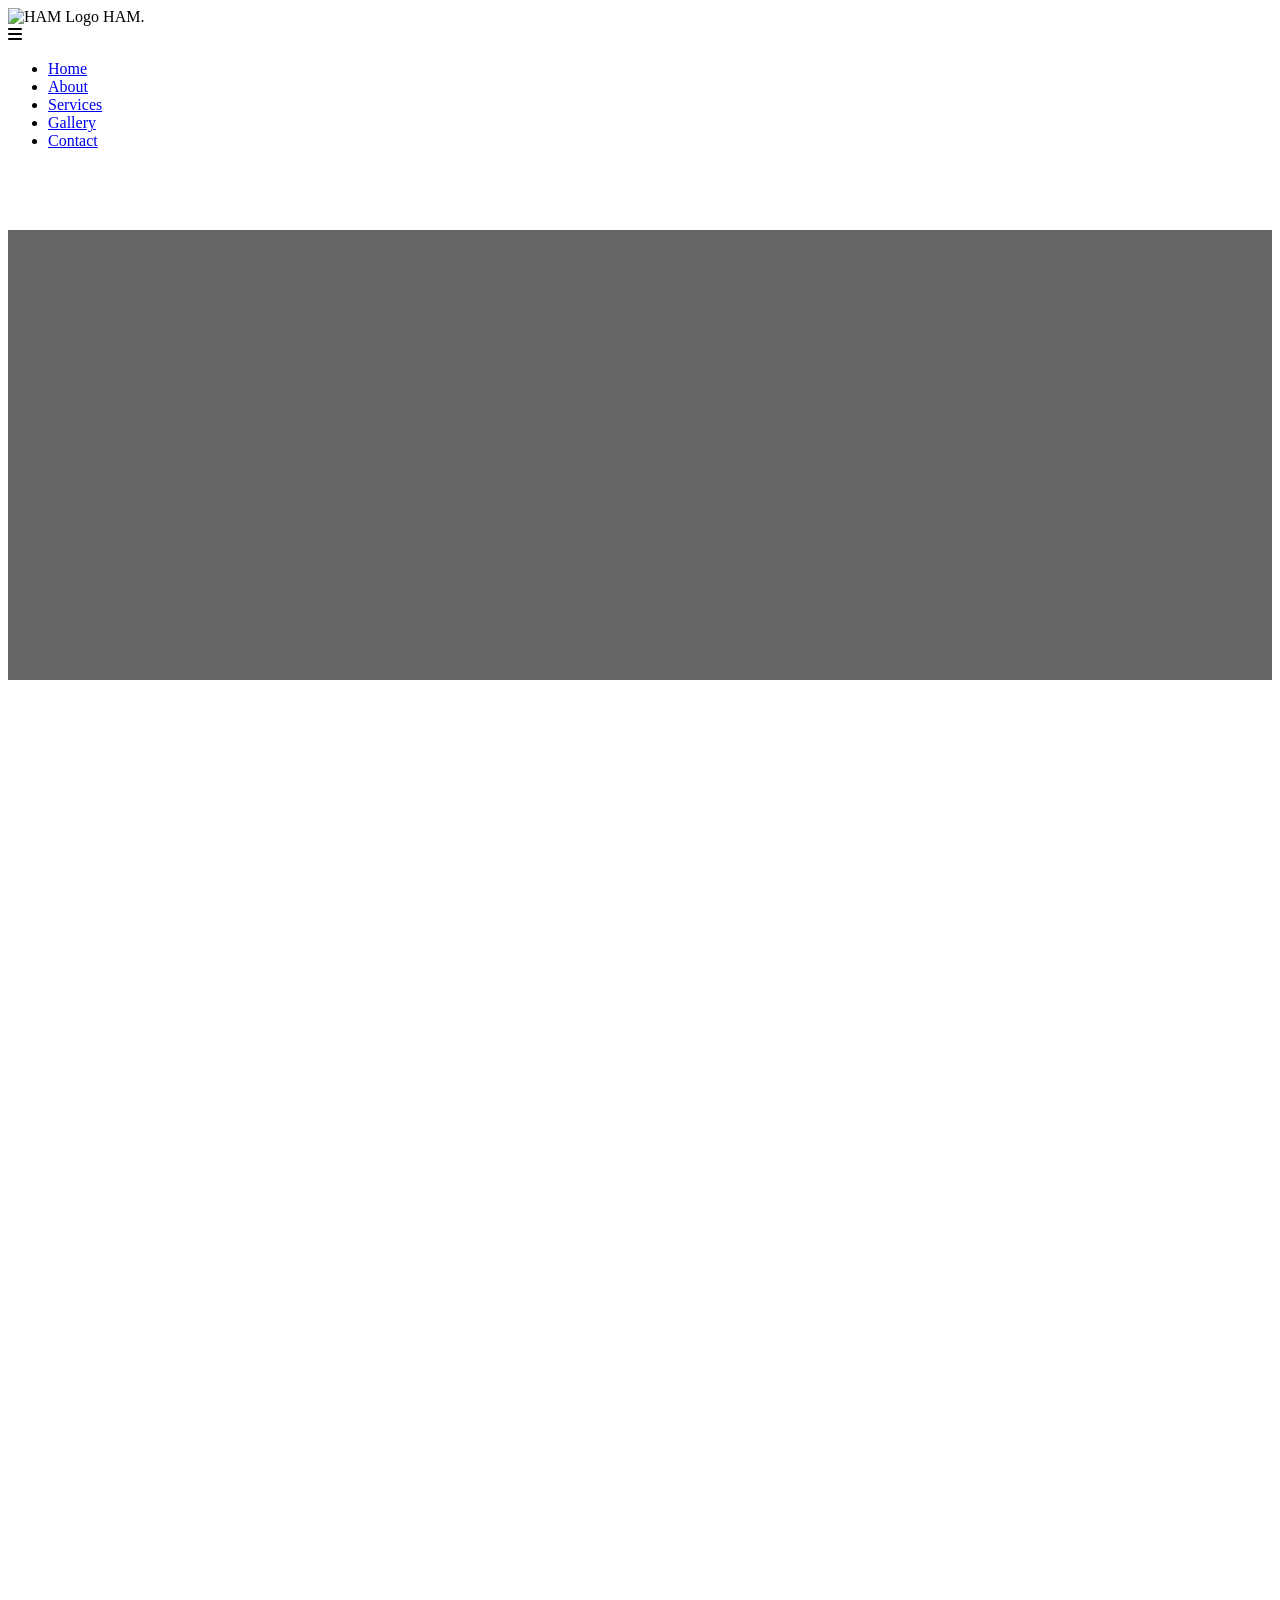
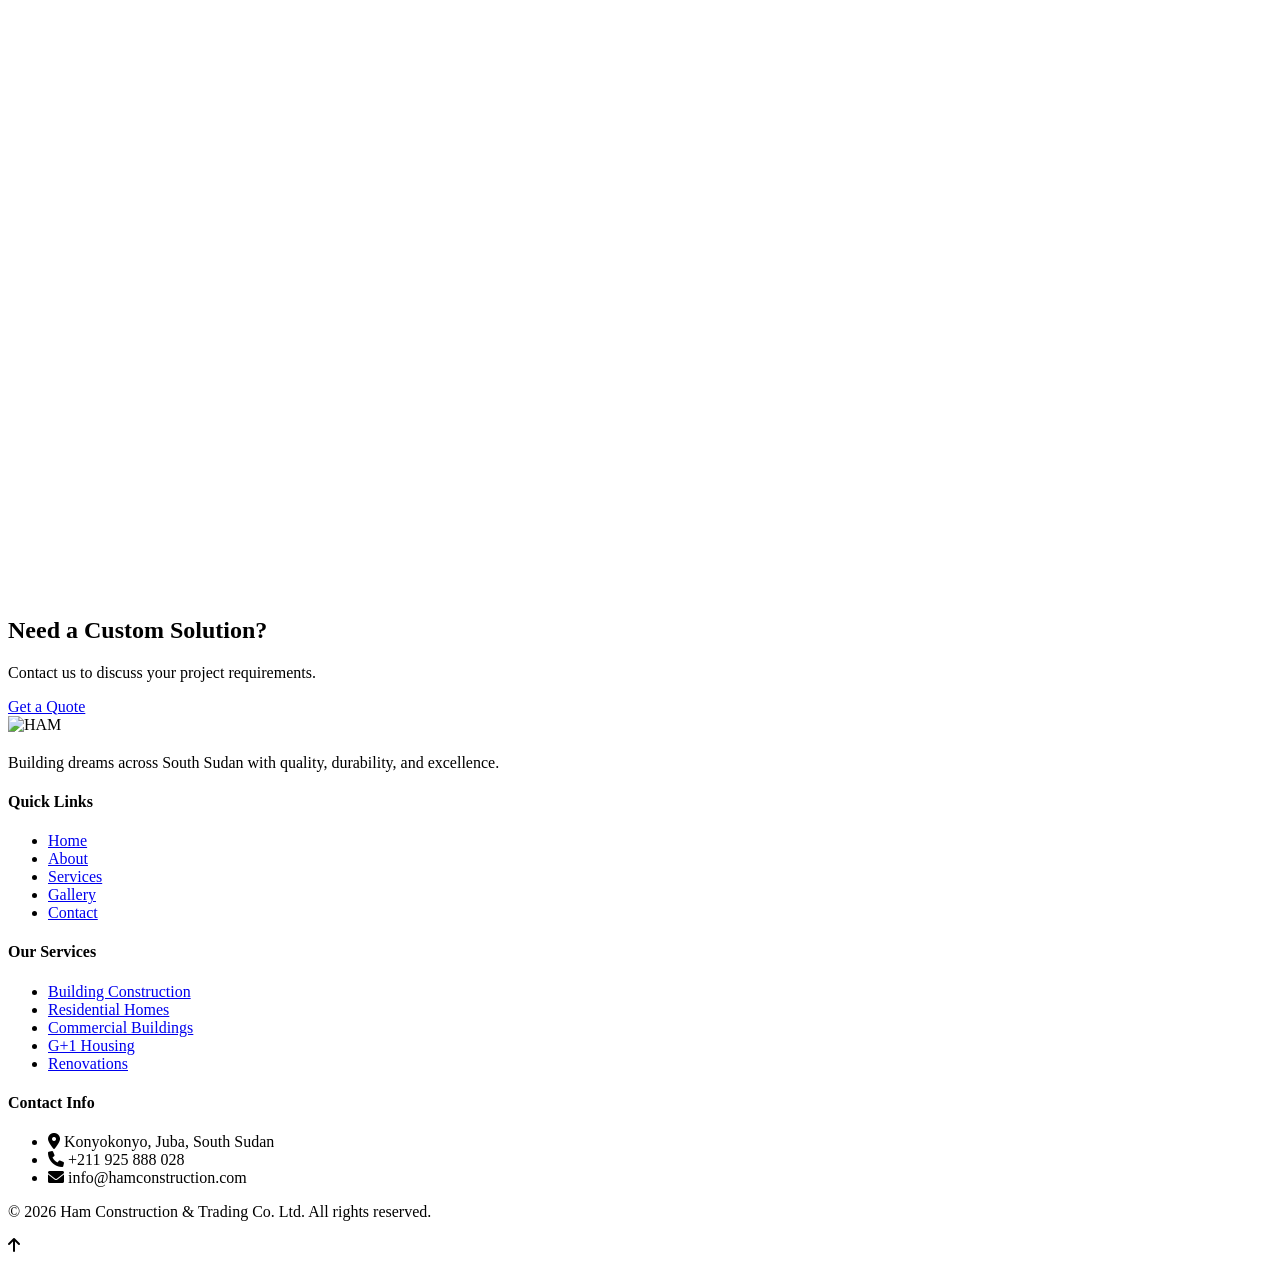
==== services.html @ 5dd672b4 "Update services.html" ====
<!DOCTYPE html>
<html lang="en">
<head>
    <meta charset="UTF-8">
    <meta name="viewport" content="width=device-width, initial-scale=1.0">
    <title>Our Services - Ham Construction</title>
    <link rel="preconnect" href="https://fonts.googleapis.com">
    <link rel="preconnect" href="https://fonts.gstatic.com" crossorigin>
    <link href="https://fonts.googleapis.com/css2?family=Playfair+Display:wght@400;500;600;700&family=Lato:wght@300;400;700;900&display=swap" rel="stylesheet">
    <link rel="stylesheet" href="https://cdnjs.cloudflare.com/ajax/libs/font-awesome/6.0.0-beta3/css/all.min.css">
    <link href="https://unpkg.com/aos@2.3.1/dist/aos.css" rel="stylesheet">
    <link rel="stylesheet" href="style.css">
    <style>
        .page-hero {
            height: 50vh;
            min-height: 400px;
            background: linear-gradient(rgba(0,0,0,0.6), rgba(0,0,0,0.6)), 
                        url('https://images.unsplash.com/photo-1541888946425-d81bb19240f5?q=80&w=2070&auto=format&fit=crop') center/cover no-repeat fixed;
            display: flex;
            align-items: center;
            justify-content: center;
            text-align: center;
            color: var(--white);
            margin-top: 80px;
        }
        .page-hero h1 {
            color: var(--white);
            font-size: 4rem;
        }
        .service-detailed-card {
            background: var(--white);
            padding: 40px;
            border-radius: var(--border-radius-xl);
            box-shadow: var(--shadow);
            transition: var(--transition);
            border: 1px solid rgba(0,0,0,0.02);
        }
        .service-detailed-card:hover {
            transform: translateY(-10px);
            box-shadow: var(--shadow-gold);
        }
        .service-detailed-card h3 {
            font-size: 2rem;
            color: var(--gold);
            margin-bottom: 20px;
        }
        .service-detailed-card p {
            color: #5e5e70;
            margin-bottom: 25px;
        }
        .service-list {
            list-style: none;
            display: flex;
            flex-wrap: wrap;
            gap: 15px;
        }
        .service-list li {
            background: var(--light-gray);
            padding: 10px 20px;
            border-radius: 50px;
            font-weight: 500;
            color: var(--dark-charcoal);
        }
        .service-list li i {
            color: var(--gold);
            margin-right: 8px;
        }
        @media (max-width: 768px) {
            .page-hero h1 { font-size: 3rem; }
        }
    </style>
</head>
<body>
    <header id="header">
        <div class="container header-container">
            <div class="logo">
                <img src="https://via.placeholder.com/60x60/d4af37/ffffff?text=HAM" alt="HAM Logo" class="logo-img">
                <span>HAM<span style="color: var(--gold);">.</span></span>
            </div>
            <nav>
                <div class="hamburger"><i class="fas fa-bars"></i></div>
                <ul class="nav-menu">
                    <li><a href="index.html">Home</a></li>
                    <li><a href="about.html">About</a></li>
                    <li><a href="services.html" class="active">Services</a></li>
                    <li><a href="gallery.html">Gallery</a></li>
                    <li><a href="contact.html">Contact</a></li>
                </ul>
            </nav>
        </div>
    </header>

    <div class="page-hero">
        <h1 data-aos="fade-up">Our Expertise</h1>
    </div>

    <section>
        <div class="container">
            <h2 class="text-center" data-aos="fade-up">What We Offer</h2>
            <div style="display: grid; grid-template-columns: repeat(auto-fit, minmax(350px, 1fr)); gap: 30px;">
                <!-- Architectural Design -->
                <div class="service-detailed-card" data-aos="fade-up">
                    <h3>Architectural Design</h3>
                    <p>Innovative and functional architectural designs tailored to client needs and local building regulations.</p>
                    <ul class="service-list">
                        <li><i class="fas fa-check-circle"></i> Building Design</li>
                        <li><i class="fas fa-check-circle"></i> Interior Design</li>
                        <li><i class="fas fa-check-circle"></i> 3D Visualization</li>
                        <li><i class="fas fa-check-circle"></i> Planning Permission</li>
                    </ul>
                </div>
                <!-- Structural Engineering -->
                <div class="service-detailed-card" data-aos="fade-up" data-aos-delay="50">
                    <h3>Structural Engineering</h3>
                    <p>Robust and safe structural solutions using advanced analysis and materials.</p>
                    <ul class="service-list">
                        <li><i class="fas fa-check-circle"></i> Foundation Design</li>
                        <li><i class="fas fa-check-circle"></i> Steel Structures</li>
                        <li><i class="fas fa-check-circle"></i> Reinforced Concrete</li>
                        <li><i class="fas fa-check-circle"></i> Seismic Retrofitting</li>
                    </ul>
                </div>
                <!-- Building Construction -->
                <div class="service-detailed-card" data-aos="fade-up" data-aos-delay="100">
                    <h3>Building Construction</h3>
                    <p>Comprehensive construction services for residential and commercial buildings, from foundations to finishing.</p>
                    <ul class="service-list">
                        <li><i class="fas fa-check-circle"></i> Site Preparation</li>
                        <li><i class="fas fa-check-circle"></i> Masonry & Framing</li>
                        <li><i class="fas fa-check-circle"></i> MEP Installation</li>
                        <li><i class="fas fa-check-circle"></i> Finishing Works</li>
                    </ul>
                </div>
                <!-- Residential Homes -->
                <div class="service-detailed-card" data-aos="fade-up">
                    <h3>Residential Homes</h3>
                    <p>Luxury villas, apartments, and housing complexes tailored to modern living.</p>
                    <ul class="service-list">
                        <li><i class="fas fa-check-circle"></i> Custom Homes</li>
                        <li><i class="fas fa-check-circle"></i> Multi-Unit Apartments</li>
                        <li><i class="fas fa-check-circle"></i> Gated Communities</li>
                        <li><i class="fas fa-check-circle"></i> Affordable Housing</li>
                    </ul>
                </div>
                <!-- Commercial Buildings -->
                <div class="service-detailed-card" data-aos="fade-up" data-aos-delay="50">
                    <h3>Commercial Buildings</h3>
                    <p>Offices, retail spaces, and industrial structures built for durability and function.</p>
                    <ul class="service-list">
                        <li><i class="fas fa-check-circle"></i> Office Complexes</li>
                        <li><i class="fas fa-check-circle"></i> Shopping Malls</li>
                        <li><i class="fas fa-check-circle"></i> Warehouses</li>
                        <li><i class="fas fa-check-circle"></i> Industrial Facilities</li>
                    </ul>
                </div>
                <!-- G+1 Housing Projects -->
                <div class="service-detailed-card" data-aos="fade-up" data-aos-delay="100">
                    <h3>G+1 Housing Projects</h3>
                    <p>Affordable, quality multi-story housing solutions for growing communities.</p>
                    <ul class="service-list">
                        <li><i class="fas fa-check-circle"></i> Duplexes</li>
                        <li><i class="fas fa-check-circle"></i> Row Houses</li>
                        <li><i class="fas fa-check-circle"></i> Low-Rise Apartments</li>
                        <li><i class="fas fa-check-circle"></i> Community Planning</li>
                    </ul>
                </div>
                <!-- Real Estate Development -->
                <div class="service-detailed-card" data-aos="fade-up">
                    <h3>Real Estate Development</h3>
                    <p>Complete land to handover solutions, including feasibility studies and project management.</p>
                    <ul class="service-list">
                        <li><i class="fas fa-check-circle"></i> Land Acquisition</li>
                        <li><i class="fas fa-check-circle"></i> Feasibility Studies</li>
                        <li><i class="fas fa-check-circle"></i> Project Financing</li>
                        <li><i class="fas fa-check-circle"></i> Turnkey Delivery</li>
                    </ul>
                </div>
                <!-- Renovations -->
                <div class="service-detailed-card" data-aos="fade-up" data-aos-delay="50">
                    <h3>Renovations</h3>
                    <p>Modernize existing structures with updated designs and improved functionality.</p>
                    <ul class="service-list">
                        <li><i class="fas fa-check-circle"></i> Home Remodeling</li>
                        <li><i class="fas fa-check-circle"></i> Office Refurbishment</li>
                        <li><i class="fas fa-check-circle"></i> Historic Restoration</li>
                        <li><i class="fas fa-check-circle"></i> Facade Upgrades</li>
                    </ul>
                </div>
                <!-- Interior & Exterior Finishing -->
                <div class="service-detailed-card" data-aos="fade-up" data-aos-delay="100">
                    <h3>Interior & Exterior Finishing</h3>
                    <p>Flawless finishes that add value and aesthetic appeal to any property.</p>
                    <ul class="service-list">
                        <li><i class="fas fa-check-circle"></i> Flooring & Tiling</li>
                        <li><i class="fas fa-check-circle"></i> Painting & Wallpaper</li>
                        <li><i class="fas fa-check-circle"></i> Ceiling & Partitions</li>
                        <li><i class="fas fa-check-circle"></i> Landscaping</li>
                    </ul>
                </div>
            </div>
        </div>
    </section>

    <section class="cta">
        <div class="container">
            <h2>Need a Custom Solution?</h2>
            <p>Contact us to discuss your project requirements.</p>
            <a href="contact.html" class="btn btn-outline-light">Get a Quote</a>
        </div>
    </section>

    <footer>
        <div class="container">
            <div class="footer-grid">
                <div class="footer-col">
                    <div class="logo" style="margin-bottom: 20px;">
                        <img src="https://via.placeholder.com/50x50/d4af37/ffffff?text=HAM" alt="HAM" style="height:50px;">
                        <span style="color: white;">HAM<span style="color: var(--gold);">.</span></span>
                    </div>
                    <p>Building dreams across South Sudan with quality, durability, and excellence.</p>
                </div>
                <div class="footer-col">
                    <h4>Quick Links</h4>
                    <ul class="footer-links">
                        <li><a href="index.html">Home</a></li>
                        <li><a href="about.html">About</a></li>
                        <li><a href="services.html">Services</a></li>
                        <li><a href="gallery.html">Gallery</a></li>
                        <li><a href="contact.html">Contact</a></li>
                    </ul>
                </div>
                <div class="footer-col">
                    <h4>Our Services</h4>
                    <ul class="footer-links">
                        <li><a href="services.html">Building Construction</a></li>
                        <li><a href="services.html">Residential Homes</a></li>
                        <li><a href="services.html">Commercial Buildings</a></li>
                        <li><a href="services.html">G+1 Housing</a></li>
                        <li><a href="services.html">Renovations</a></li>
                    </ul>
                </div>
                <div class="footer-col">
                    <h4>Contact Info</h4>
                    <ul class="contact-info">
                        <li><i class="fas fa-map-marker-alt"></i> Konyokonyo, Juba, South Sudan</li>
                        <li><i class="fas fa-phone"></i> +211 925 888 028</li>
                        <li><i class="fas fa-envelope"></i> info@hamconstruction.com</li>
                    </ul>
                </div>
            </div>
            <div class="footer-bottom">
                <p>&copy; 2026 Ham Construction & Trading Co. Ltd. All rights reserved.</p>
            </div>
        </div>
    </footer>

    <div class="scroll-top" id="scrollTop"><i class="fas fa-arrow-up"></i></div>

    <script src="https://unpkg.com/aos@2.3.1/dist/aos.js"></script>
    <script src="script.js"></script>
</body>
</html>
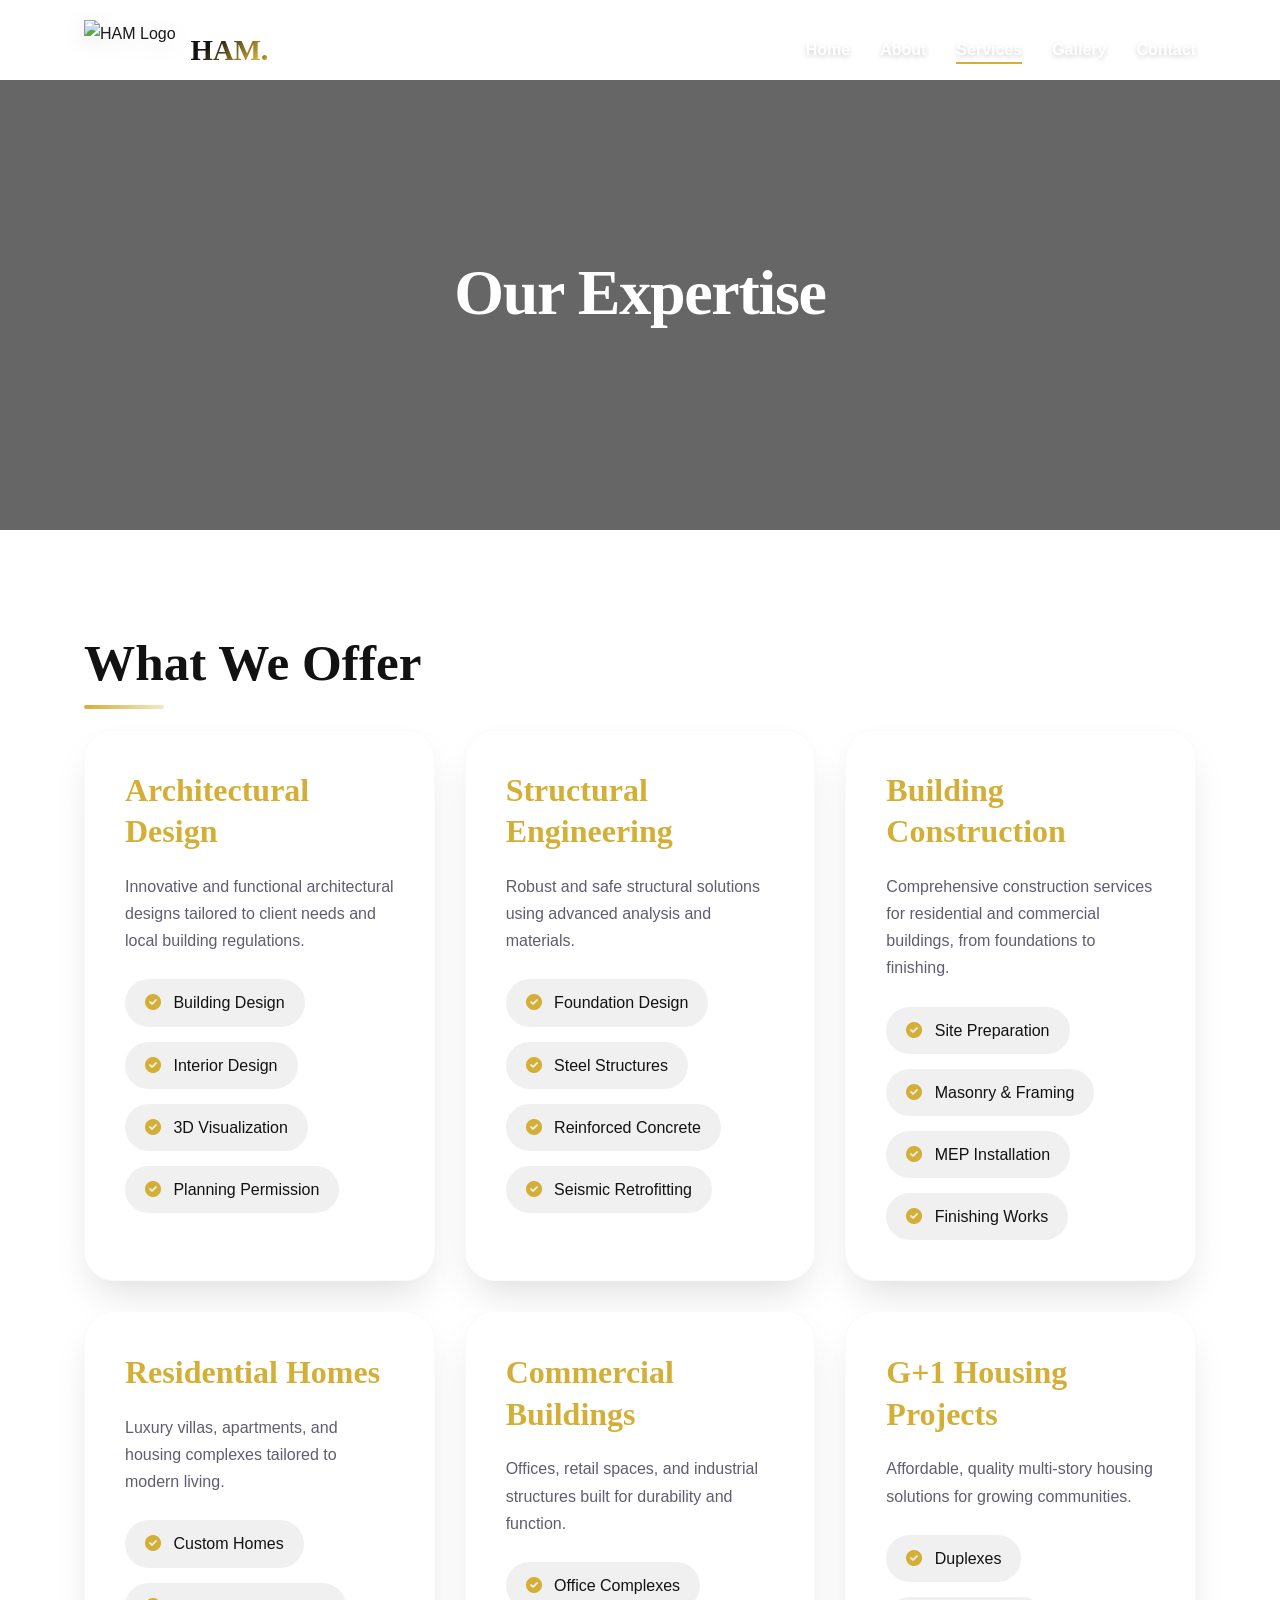
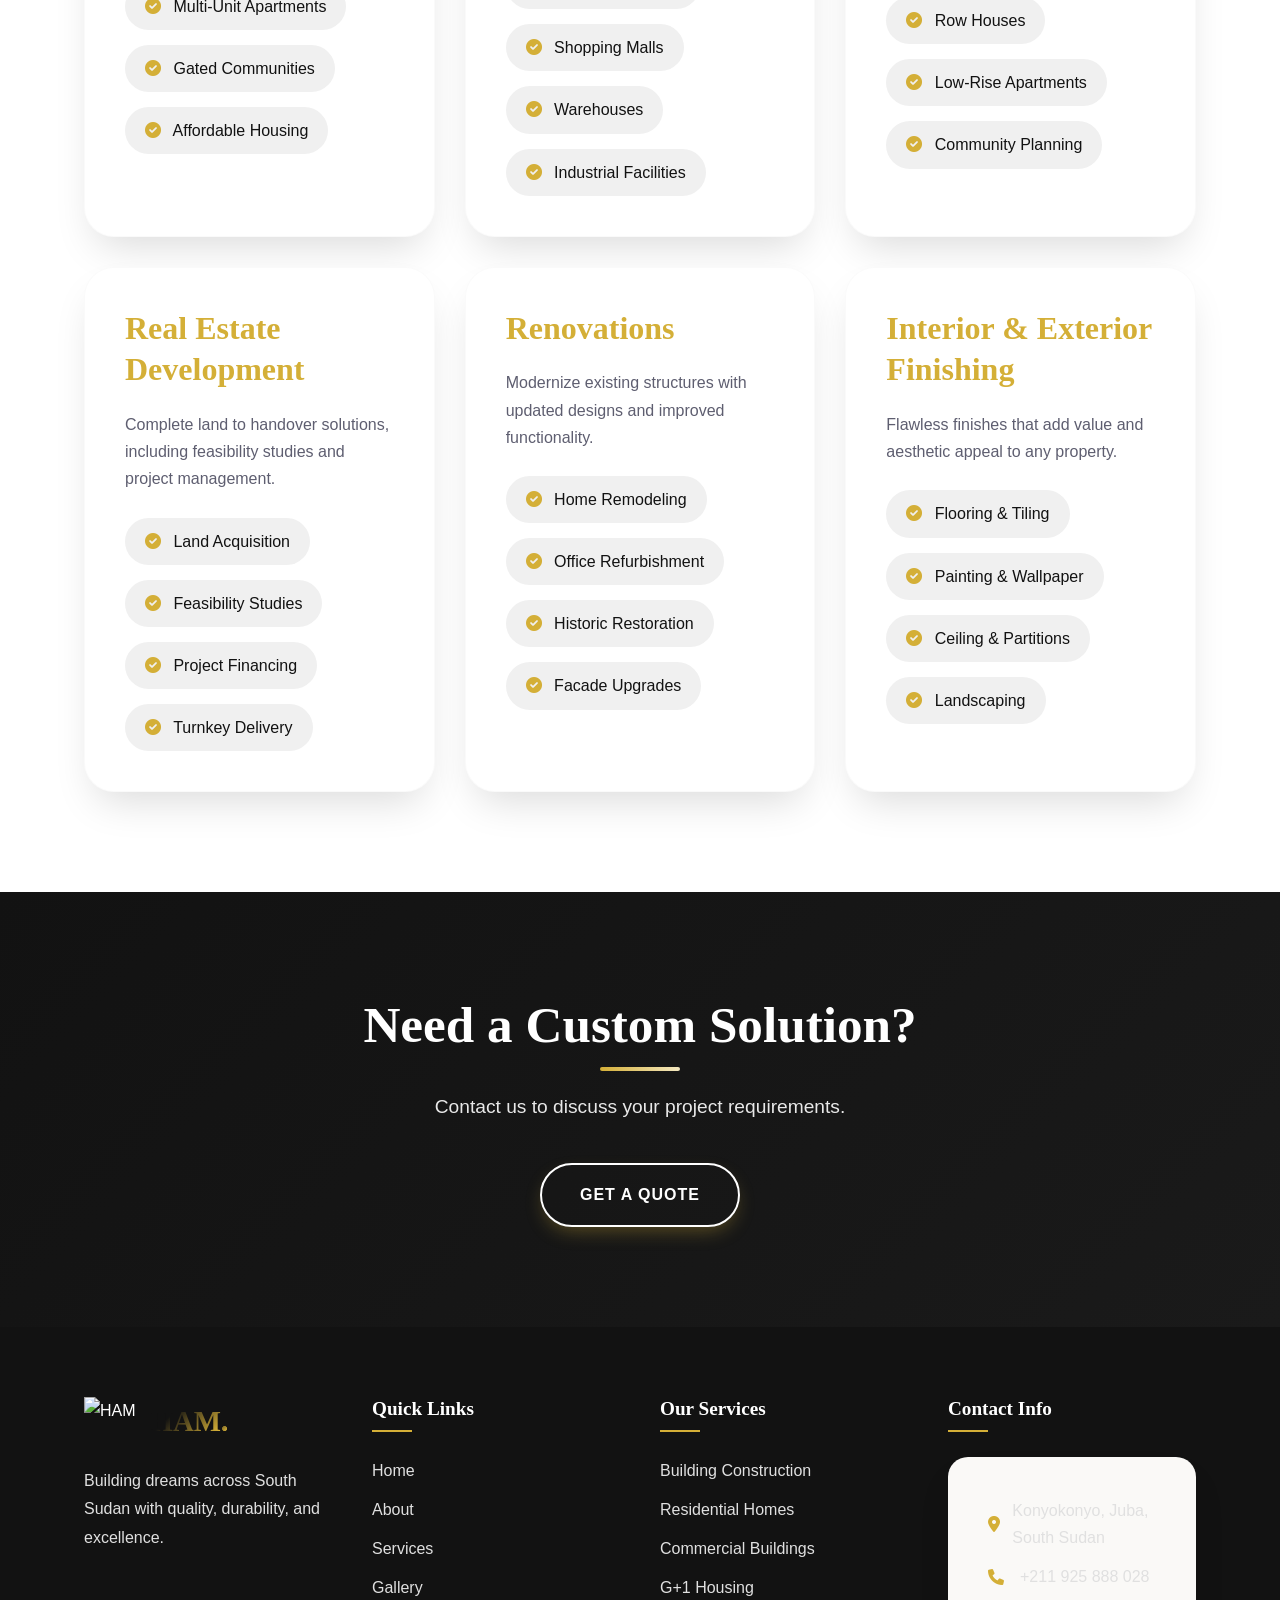
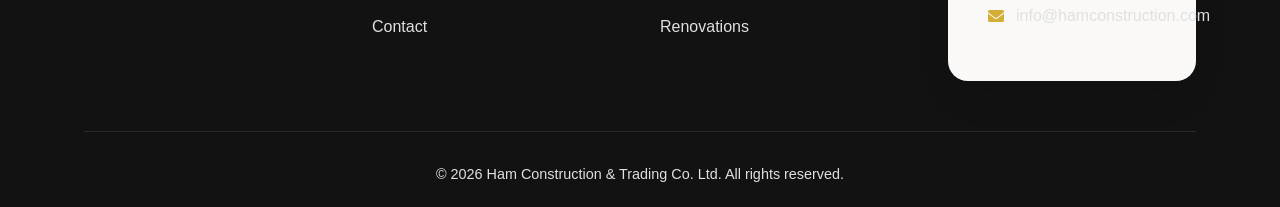
==== commit 521e7267: "Update services.html" ====
--- a/services.html
+++ b/services.html
@@ -74,7 +74,7 @@
     <header id="header">
         <div class="container header-container">
             <div class="logo">
-                <img src="https://via.placeholder.com/60x60/d4af37/ffffff?text=HAM" alt="HAM Logo" class="logo-img">
+                <img src="assets/hamlogo.jpg" alt="HAM Logo" class="logo-img">
                 <span>HAM<span style="color: var(--gold);">.</span></span>
             </div>
             <nav>
@@ -214,7 +214,7 @@
             <div class="footer-grid">
                 <div class="footer-col">
                     <div class="logo" style="margin-bottom: 20px;">
-                        <img src="https://via.placeholder.com/50x50/d4af37/ffffff?text=HAM" alt="HAM" style="height:50px;">
+                        <img src="assets/hamlogo.jpg" alt="HAM" style="height:50px;">
                         <span style="color: white;">HAM<span style="color: var(--gold);">.</span></span>
                     </div>
                     <p>Building dreams across South Sudan with quality, durability, and excellence.</p>
--- a/style.css
+++ b/style.css
@@ -0,0 +1,1062 @@
+/* ============================================
+   1. VARIABLES & RESET
+   ============================================ */
+:root {
+    --charcoal: #1a1a1a;
+    --dark-charcoal: #121212;
+    --gold: #d4af37;
+    --light-gold: #f4e8c1;
+    --dark-gold: #b8941f;
+    --white: #ffffff;
+    --off-white: #faf9f7;
+    --beige: #f8f5f0;
+    --light-gray: #f0f0f0;
+    --medium-gray: #e0e0e0;
+    --dark-gray: #333333;
+    --shadow-sm: 0 5px 20px rgba(0, 0, 0, 0.05);
+    --shadow: 0 20px 40px -12px rgba(0, 0, 0, 0.15);
+    --shadow-dark: 0 30px 50px -20px rgba(0, 0, 0, 0.3);
+    --shadow-gold: 0 15px 30px -8px rgba(212, 175, 55, 0.2);
+    --transition: all 0.4s cubic-bezier(0.4, 0, 0.2, 1);
+    --border-radius: 8px;
+    --border-radius-lg: 20px;
+    --border-radius-xl: 30px;
+    --font-serif: 'Playfair Display', serif;
+    --font-sans: 'Lato', sans-serif;
+}
+
+* {
+    margin: 0;
+    padding: 0;
+    box-sizing: border-box;
+}
+
+html {
+    scroll-behavior: smooth;
+    scroll-padding-top: 100px;
+}
+
+body {
+    font-family: var(--font-sans);
+    color: var(--charcoal);
+    background-color: var(--white);
+    line-height: 1.7;
+    overflow-x: hidden;
+    -webkit-font-smoothing: antialiased;
+}
+
+h1, h2, h3, h4 {
+    font-family: var(--font-serif);
+    font-weight: 600;
+    line-height: 1.3;
+    margin-bottom: 1.5rem;
+    color: var(--dark-charcoal);
+}
+
+h1 {
+    font-size: clamp(2.8rem, 6vw, 4.5rem);
+    letter-spacing: -0.02em;
+}
+
+h2 {
+    font-size: clamp(2.2rem, 5vw, 3.2rem);
+    position: relative;
+    display: inline-block;
+    margin-bottom: 2rem;
+}
+
+h2::after {
+    content: '';
+    position: absolute;
+    bottom: -12px;
+    left: 0;
+    width: 80px;
+    height: 4px;
+    background: linear-gradient(90deg, var(--gold), var(--light-gold));
+    border-radius: 4px;
+    transition: var(--transition);
+}
+
+.text-center h2::after {
+    left: 50%;
+    transform: translateX(-50%);
+}
+
+.container {
+    width: 90%;
+    max-width: 1300px;
+    margin: 0 auto;
+    padding: 0 20px;
+}
+
+section {
+    padding: 100px 0;
+    position: relative;
+}
+
+a {
+    text-decoration: none;
+    color: inherit;
+    transition: var(--transition);
+}
+
+ul {
+    list-style: none;
+}
+
+img {
+    max-width: 100%;
+    height: auto;
+    display: block;
+}
+
+/* ============================================
+   2. BUTTONS
+   ============================================ */
+.btn {
+    display: inline-flex;
+    align-items: center;
+    justify-content: center;
+    gap: 12px;
+    padding: 16px 38px;
+    background: var(--gold);
+    color: var(--white);
+    border: none;
+    border-radius: 50px;
+    font-weight: 600;
+    font-size: 1rem;
+    cursor: pointer;
+    transition: var(--transition);
+    position: relative;
+    overflow: hidden;
+    z-index: 1;
+    text-transform: uppercase;
+    letter-spacing: 1px;
+    box-shadow: 0 8px 20px -6px rgba(212, 175, 55, 0.4);
+}
+
+.btn::before {
+    content: '';
+    position: absolute;
+    top: 0;
+    left: -100%;
+    width: 100%;
+    height: 100%;
+    background: linear-gradient(90deg, transparent, rgba(255,255,255,0.3), transparent);
+    transition: left 0.6s ease;
+    z-index: -1;
+}
+
+.btn:hover::before {
+    left: 100%;
+}
+
+.btn:hover {
+    transform: translateY(-5px);
+    box-shadow: 0 20px 30px -10px var(--gold);
+    background: var(--dark-gold);
+}
+
+.btn-secondary {
+    background: transparent;
+    color: var(--charcoal);
+    border: 2px solid var(--gold);
+    box-shadow: none;
+}
+
+.btn-secondary:hover {
+    background: var(--gold);
+    color: var(--white);
+    border-color: var(--gold);
+}
+
+.btn-outline-light {
+    background: transparent;
+    color: var(--white);
+    border: 2px solid var(--white);
+}
+
+.btn-outline-light:hover {
+    background: var(--white);
+    color: var(--charcoal);
+}
+
+.btn-block {
+    width: 100%;
+}
+
+/* ============================================
+   3. HEADER & NAVIGATION
+   ============================================ */
+header {
+    position: fixed;
+    top: 0;
+    left: 0;
+    width: 100%;
+    z-index: 1000;
+    padding: 20px 0;
+    transition: var(--transition);
+    background: transparent;
+}
+
+header.scrolled {
+    background: rgba(255, 255, 255, 0.95);
+    backdrop-filter: blur(12px);
+    box-shadow: var(--shadow-sm);
+    padding: 10px 0;
+}
+
+.header-container {
+    display: flex;
+    justify-content: space-between;
+    align-items: center;
+}
+
+.logo {
+    display: flex;
+    align-items: center;
+    gap: 15px;
+}
+
+.logo-img {
+    height: 60px;
+    width: auto;
+    transition: var(--transition);
+    filter: drop-shadow(0 5px 10px rgba(0,0,0,0.1));
+}
+
+header.scrolled .logo-img {
+    height: 50px;
+}
+
+.logo span {
+    font-family: var(--font-serif);
+    font-size: 1.8rem;
+    font-weight: 700;
+    background: linear-gradient(135deg, var(--dark-charcoal) 30%, var(--gold) 80%);
+    -webkit-background-clip: text;
+    -webkit-text-fill-color: transparent;
+}
+
+nav {
+    display: flex;
+    align-items: center;
+}
+
+.nav-menu {
+    display: flex;
+    gap: 30px;
+    align-items: center;
+}
+
+.nav-menu li {
+    position: relative;
+}
+
+.nav-menu a {
+    font-weight: 600;
+    font-size: 1rem;
+    color: var(--white);
+    padding: 6px 0;
+    text-shadow: 0 2px 5px rgba(0,0,0,0.2);
+}
+
+header.scrolled .nav-menu a {
+    color: var(--dark-charcoal);
+    text-shadow: none;
+}
+
+.nav-menu a::after {
+    content: '';
+    position: absolute;
+    bottom: 0;
+    left: 0;
+    width: 0;
+    height: 2px;
+    background: var(--gold);
+    transition: width 0.3s ease;
+}
+
+.nav-menu a:hover::after,
+.nav-menu a.active::after {
+    width: 100%;
+}
+
+.hamburger {
+    display: none;
+    font-size: 2rem;
+    color: var(--white);
+    cursor: pointer;
+}
+
+header.scrolled .hamburger {
+    color: var(--dark-charcoal);
+}
+
+/* Mobile Menu */
+@media (max-width: 768px) {
+    .hamburger {
+        display: block;
+        z-index: 1001;
+    }
+
+    .nav-menu {
+        position: fixed;
+        top: 0;
+        right: -100%;
+        width: 280px;
+        height: 100vh;
+        background: var(--white);
+        flex-direction: column;
+        justify-content: center;
+        align-items: center;
+        gap: 40px;
+        transition: 0.4s ease;
+        box-shadow: -5px 0 30px rgba(0,0,0,0.1);
+        z-index: 1000;
+    }
+
+    .nav-menu.active {
+        right: 0;
+    }
+
+    .nav-menu a {
+        color: var(--dark-charcoal) !important;
+        text-shadow: none;
+        font-size: 1.2rem;
+    }
+
+    .nav-menu a::after {
+        background: var(--gold);
+    }
+}
+
+/* ============================================
+   4. HERO SECTION (INDEX)
+   ============================================ */
+.hero {
+    height: 100vh;
+    min-height: 700px;
+    background: linear-gradient(rgba(0,0,0,0.6), rgba(0,0,0,0.6)), 
+                url('https://images.unsplash.com/photo-1541888946425-d81bb19240f5?q=80&w=2070&auto=format&fit=crop') center/cover no-repeat fixed;
+    display: flex;
+    align-items: center;
+    justify-content: center;
+    text-align: center;
+    color: var(--white);
+}
+
+.hero-content {
+    max-width: 900px;
+    padding: 0 20px;
+}
+
+.hero-content h1 {
+    color: var(--white);
+    margin-bottom: 25px;
+}
+
+.typing-container {
+    font-size: 1.8rem;
+    margin-bottom: 40px;
+    min-height: 4rem;
+    font-weight: 300;
+    color: var(--light-gold);
+}
+
+.hero-buttons {
+    display: flex;
+    gap: 20px;
+    justify-content: center;
+    flex-wrap: wrap;
+}
+
+/* ============================================
+   5. PAGE HERO (INNER PAGES)
+   ============================================ */
+.page-hero {
+    height: 50vh;
+    min-height: 400px;
+    background: linear-gradient(rgba(0,0,0,0.6), rgba(0,0,0,0.6)) center/cover no-repeat fixed;
+    display: flex;
+    align-items: center;
+    justify-content: center;
+    text-align: center;
+    color: var(--white);
+    margin-top: 80px; /* because header is fixed */
+}
+
+.page-hero h1 {
+    color: var(--white);
+    font-size: clamp(2.5rem, 8vw, 4rem);
+}
+
+/* ============================================
+   6. ABOUT SECTION (HOME & ABOUT PAGE)
+   ============================================ */
+.about-grid {
+    display: grid;
+    grid-template-columns: 1fr 1fr;
+    gap: 50px;
+    align-items: center;
+}
+
+.about-image img {
+    border-radius: var(--border-radius-lg);
+    box-shadow: var(--shadow-dark);
+    width: 100%;
+    height: auto;
+    transition: var(--transition);
+}
+
+.about-image img:hover {
+    transform: scale(1.02);
+}
+
+.about-content p {
+    margin-bottom: 25px;
+    font-size: 1.1rem;
+    color: var(--dark-gray);
+}
+
+/* Expertise Grid (About page) */
+.expertise-grid {
+    display: grid;
+    grid-template-columns: repeat(4, 1fr);
+    gap: 30px;
+    text-align: center;
+    margin-top: 40px;
+}
+
+.expertise-item {
+    background: var(--white);
+    padding: 30px 20px;
+    border-radius: var(--border-radius-lg);
+    box-shadow: var(--shadow);
+    transition: var(--transition);
+}
+
+.expertise-item:hover {
+    transform: translateY(-10px);
+    box-shadow: var(--shadow-gold);
+}
+
+.expertise-item h3 {
+    font-size: 2.5rem;
+    color: var(--gold);
+    margin-bottom: 10px;
+}
+
+.expertise-item p {
+    font-size: 1.1rem;
+    color: var(--dark-gray);
+}
+
+/* Core Values */
+.core-values {
+    display: grid;
+    grid-template-columns: repeat(auto-fit, minmax(280px, 1fr));
+    gap: 30px;
+    margin-top: 40px;
+}
+
+.value-item {
+    text-align: center;
+    padding: 30px;
+    background: var(--white);
+    border-radius: var(--border-radius-lg);
+    box-shadow: var(--shadow);
+    transition: var(--transition);
+}
+
+.value-item:hover {
+    transform: translateY(-8px);
+    box-shadow: var(--shadow-gold);
+}
+
+.value-item i {
+    font-size: 2.5rem;
+    color: var(--gold);
+    margin-bottom: 20px;
+}
+
+.value-item h4 {
+    margin-bottom: 15px;
+    font-size: 1.4rem;
+}
+
+.value-item p {
+    color: var(--dark-gray);
+}
+
+/* Team Grid */
+.team-grid {
+    display: grid;
+    grid-template-columns: repeat(auto-fit, minmax(220px, 1fr));
+    gap: 30px;
+    margin-top: 40px;
+}
+
+.team-member {
+    text-align: center;
+    background: var(--white);
+    padding: 25px 15px;
+    border-radius: var(--border-radius-lg);
+    box-shadow: var(--shadow);
+    transition: var(--transition);
+}
+
+.team-member:hover {
+    transform: translateY(-8px);
+    box-shadow: var(--shadow-gold);
+}
+
+.team-member img {
+    width: 150px;
+    height: 150px;
+    border-radius: 50%;
+    object-fit: cover;
+    margin: 0 auto 20px;
+    border: 4px solid var(--light-gold);
+}
+
+.team-member h4 {
+    margin-bottom: 8px;
+    font-size: 1.2rem;
+}
+
+.team-member p {
+    color: var(--gold);
+    font-weight: 600;
+}
+
+/* ============================================
+   7. SERVICES SECTION (HOME & SERVICES PAGE)
+   ============================================ */
+.services-grid {
+    display: grid;
+    grid-template-columns: repeat(auto-fit, minmax(250px, 1fr));
+    gap: 30px;
+    margin-top: 40px;
+}
+
+.service-card {
+    background: var(--white);
+    padding: 40px 25px;
+    border-radius: var(--border-radius-lg);
+    text-align: center;
+    box-shadow: var(--shadow);
+    transition: var(--transition);
+    border: 1px solid rgba(0,0,0,0.02);
+}
+
+.service-card:hover {
+    transform: translateY(-10px);
+    box-shadow: var(--shadow-gold);
+}
+
+.service-icon {
+    font-size: 3rem;
+    color: var(--gold);
+    margin-bottom: 25px;
+}
+
+.service-card h3 {
+    margin-bottom: 15px;
+    font-size: 1.5rem;
+}
+
+.service-card p {
+    color: var(--dark-gray);
+}
+
+/* Detailed service cards (Services page) */
+.service-detailed-card {
+    background: var(--white);
+    padding: 40px;
+    border-radius: var(--border-radius-xl);
+    box-shadow: var(--shadow);
+    transition: var(--transition);
+    border: 1px solid rgba(0,0,0,0.02);
+}
+
+.service-detailed-card:hover {
+    transform: translateY(-10px);
+    box-shadow: var(--shadow-gold);
+}
+
+.service-detailed-card h3 {
+    font-size: 2rem;
+    color: var(--gold);
+    margin-bottom: 20px;
+}
+
+.service-detailed-card p {
+    color: var(--dark-gray);
+    margin-bottom: 25px;
+}
+
+.service-list {
+    list-style: none;
+    display: flex;
+    flex-wrap: wrap;
+    gap: 15px;
+}
+
+.service-list li {
+    background: var(--light-gray);
+    padding: 10px 20px;
+    border-radius: 50px;
+    font-weight: 500;
+    color: var(--dark-charcoal);
+}
+
+.service-list li i {
+    color: var(--gold);
+    margin-right: 8px;
+}
+
+/* ============================================
+   8. GALLERY SECTION & LIGHTBOX
+   ============================================ */
+.gallery-grid {
+    display: grid;
+    grid-template-columns: repeat(auto-fit, minmax(300px, 1fr));
+    gap: 25px;
+    margin-top: 40px;
+}
+
+.gallery-item {
+    position: relative;
+    border-radius: var(--border-radius-lg);
+    overflow: hidden;
+    cursor: pointer;
+    box-shadow: var(--shadow);
+    aspect-ratio: 4/3;
+}
+
+.gallery-item img {
+    width: 100%;
+    height: 100%;
+    object-fit: cover;
+    transition: var(--transition);
+}
+
+.gallery-item:hover img {
+    transform: scale(1.1);
+}
+
+.gallery-item::after {
+    content: '🔍';
+    position: absolute;
+    top: 50%;
+    left: 50%;
+    transform: translate(-50%, -50%) scale(0);
+    font-size: 2rem;
+    color: white;
+    background: rgba(212, 175, 55, 0.8);
+    width: 60px;
+    height: 60px;
+    border-radius: 50%;
+    display: flex;
+    align-items: center;
+    justify-content: center;
+    transition: var(--transition);
+    opacity: 0;
+}
+
+.gallery-item:hover::after {
+    transform: translate(-50%, -50%) scale(1);
+    opacity: 1;
+}
+
+/* Lightbox Modal */
+.lightbox-modal {
+    display: none;
+    position: fixed;
+    top: 0;
+    left: 0;
+    width: 100%;
+    height: 100%;
+    background: rgba(0,0,0,0.9);
+    z-index: 2000;
+    justify-content: center;
+    align-items: center;
+    padding: 20px;
+}
+
+.lightbox-modal.active {
+    display: flex;
+}
+
+.lightbox-content {
+    position: relative;
+    max-width: 90%;
+    max-height: 90%;
+}
+
+.lightbox-content img {
+    width: 100%;
+    height: auto;
+    max-height: 85vh;
+    object-fit: contain;
+    border-radius: var(--border-radius);
+    box-shadow: var(--shadow-dark);
+}
+
+.close-lightbox {
+    position: absolute;
+    top: -40px;
+    right: 0;
+    font-size: 3rem;
+    color: white;
+    cursor: pointer;
+    transition: var(--transition);
+}
+
+.close-lightbox:hover {
+    color: var(--gold);
+    transform: scale(1.1);
+}
+
+/* ============================================
+   9. CONTACT PAGE
+   ============================================ */
+.contact-grid {
+    display: grid;
+    grid-template-columns: 1fr 1.5fr;
+    gap: 50px;
+    margin-top: 40px;
+}
+
+.contact-info {
+    background: var(--off-white);
+    padding: 40px;
+    border-radius: var(--border-radius-lg);
+    box-shadow: var(--shadow);
+}
+
+.info-item {
+    display: flex;
+    gap: 20px;
+    margin-bottom: 30px;
+    align-items: flex-start;
+}
+
+.info-icon {
+    width: 50px;
+    height: 50px;
+    background: var(--gold);
+    color: var(--white);
+    border-radius: 50%;
+    display: flex;
+    align-items: center;
+    justify-content: center;
+    font-size: 1.2rem;
+    flex-shrink: 0;
+}
+
+.info-text h4 {
+    margin-bottom: 5px;
+    font-size: 1.2rem;
+}
+
+.info-text p {
+    color: var(--dark-gray);
+}
+
+.contact-form {
+    background: var(--white);
+    padding: 40px;
+    border-radius: var(--border-radius-lg);
+    box-shadow: var(--shadow);
+}
+
+.form-group {
+    margin-bottom: 20px;
+}
+
+.form-group input,
+.form-group textarea {
+    width: 100%;
+    padding: 15px 20px;
+    border: 1px solid var(--medium-gray);
+    border-radius: var(--border-radius);
+    font-family: var(--font-sans);
+    font-size: 1rem;
+    transition: var(--transition);
+}
+
+.form-group input:focus,
+.form-group textarea:focus {
+    outline: none;
+    border-color: var(--gold);
+    box-shadow: 0 0 0 3px rgba(212, 175, 55, 0.1);
+}
+
+.form-group textarea {
+    resize: vertical;
+    min-height: 120px;
+}
+
+/* ============================================
+   10. CTA SECTION
+   ============================================ */
+.cta {
+    background: linear-gradient(135deg, var(--dark-charcoal) 0%, var(--charcoal) 100%);
+    color: var(--white);
+    text-align: center;
+}
+
+.cta h2 {
+    color: var(--white);
+}
+
+.cta h2::after {
+    background: linear-gradient(90deg, var(--gold), var(--light-gold));
+    left: 50%;
+    transform: translateX(-50%);
+}
+
+.cta p {
+    font-size: 1.2rem;
+    margin-bottom: 40px;
+    opacity: 0.9;
+}
+
+/* ============================================
+   11. FOOTER
+   ============================================ */
+footer {
+    background: var(--dark-charcoal);
+    color: var(--white);
+    padding: 70px 0 20px;
+}
+
+.footer-grid {
+    display: grid;
+    grid-template-columns: repeat(auto-fit, minmax(220px, 1fr));
+    gap: 40px;
+    margin-bottom: 50px;
+}
+
+.footer-col p {
+    color: var(--medium-gray);
+    margin-top: 15px;
+    line-height: 1.8;
+}
+
+.footer-col h4 {
+    color: var(--white);
+    margin-bottom: 25px;
+    font-size: 1.2rem;
+    position: relative;
+    padding-bottom: 10px;
+}
+
+.footer-col h4::after {
+    content: '';
+    position: absolute;
+    left: 0;
+    bottom: 0;
+    width: 40px;
+    height: 2px;
+    background: var(--gold);
+}
+
+.footer-links li,
+.contact-info li {
+    margin-bottom: 12px;
+}
+
+.footer-links a {
+    color: var(--medium-gray);
+    transition: var(--transition);
+}
+
+.footer-links a:hover {
+    color: var(--gold);
+    padding-left: 5px;
+}
+
+.contact-info li {
+    display: flex;
+    gap: 12px;
+    align-items: center;
+    color: var(--medium-gray);
+}
+
+.contact-info i {
+    color: var(--gold);
+    width: 20px;
+}
+
+.footer-bottom {
+    text-align: center;
+    padding-top: 30px;
+    border-top: 1px solid rgba(255,255,255,0.1);
+    color: var(--medium-gray);
+    font-size: 0.9rem;
+}
+
+/* ============================================
+   12. SCROLL TO TOP BUTTON
+   ============================================ */
+.scroll-top {
+    position: fixed;
+    bottom: 30px;
+    right: 30px;
+    width: 50px;
+    height: 50px;
+    background: var(--gold);
+    color: var(--white);
+    border-radius: 50%;
+    display: flex;
+    align-items: center;
+    justify-content: center;
+    font-size: 1.2rem;
+    cursor: pointer;
+    opacity: 0;
+    visibility: hidden;
+    transition: var(--transition);
+    box-shadow: var(--shadow-gold);
+    z-index: 99;
+}
+
+.scroll-top.show {
+    opacity: 1;
+    visibility: visible;
+}
+
+.scroll-top:hover {
+    background: var(--dark-gold);
+    transform: translateY(-5px);
+}
+
+/* ============================================
+   13. RESPONSIVE DESIGN
+   ============================================ */
+@media (max-width: 1024px) {
+    .about-grid,
+    .contact-grid {
+        grid-template-columns: 1fr;
+        gap: 40px;
+    }
+
+    .about-image {
+        order: 1;
+    }
+
+    .about-content {
+        order: 2;
+    }
+
+    .expertise-grid {
+        grid-template-columns: repeat(2, 1fr);
+    }
+}
+
+@media (max-width: 768px) {
+    section {
+        padding: 70px 0;
+    }
+
+    h2 {
+        font-size: 2rem;
+    }
+
+    .hero {
+        min-height: 600px;
+        background-attachment: scroll; /* remove fixed on mobile for performance */
+    }
+
+    .typing-container {
+        font-size: 1.3rem;
+        min-height: 3rem;
+    }
+
+    .hero-buttons {
+        flex-direction: column;
+        align-items: center;
+    }
+
+    .btn {
+        width: 100%;
+        max-width: 300px;
+    }
+
+    .expertise-grid {
+        grid-template-columns: 1fr;
+    }
+
+    .service-list {
+        flex-direction: column;
+        gap: 10px;
+    }
+
+    .service-list li {
+        width: 100%;
+        text-align: center;
+    }
+
+    .footer-grid {
+        grid-template-columns: 1fr;
+        text-align: center;
+    }
+
+    .footer-col h4::after {
+        left: 50%;
+        transform: translateX(-50%);
+    }
+
+    .contact-info li {
+        justify-content: center;
+    }
+
+    .scroll-top {
+        bottom: 20px;
+        right: 20px;
+        width: 45px;
+        height: 45px;
+    }
+
+    .page-hero {
+        margin-top: 70px;
+        min-height: 300px;
+    }
+}
+
+@media (max-width: 480px) {
+    .container {
+        width: 95%;
+        padding: 0 10px;
+    }
+
+    .service-card,
+    .value-item,
+    .team-member,
+    .service-detailed-card {
+        padding: 25px 15px;
+    }
+
+    .contact-info,
+    .contact-form {
+        padding: 25px;
+    }
+
+    .info-item {
+        flex-direction: column;
+        align-items: center;
+        text-align: center;
+    }
+}
+
+/* ============================================
+   14. UTILITIES
+   ============================================ */
+.text-center {
+    text-align: center;
+}
+
+.mt-4 { margin-top: 40px; }
+.mb-4 { margin-bottom: 40px; }
